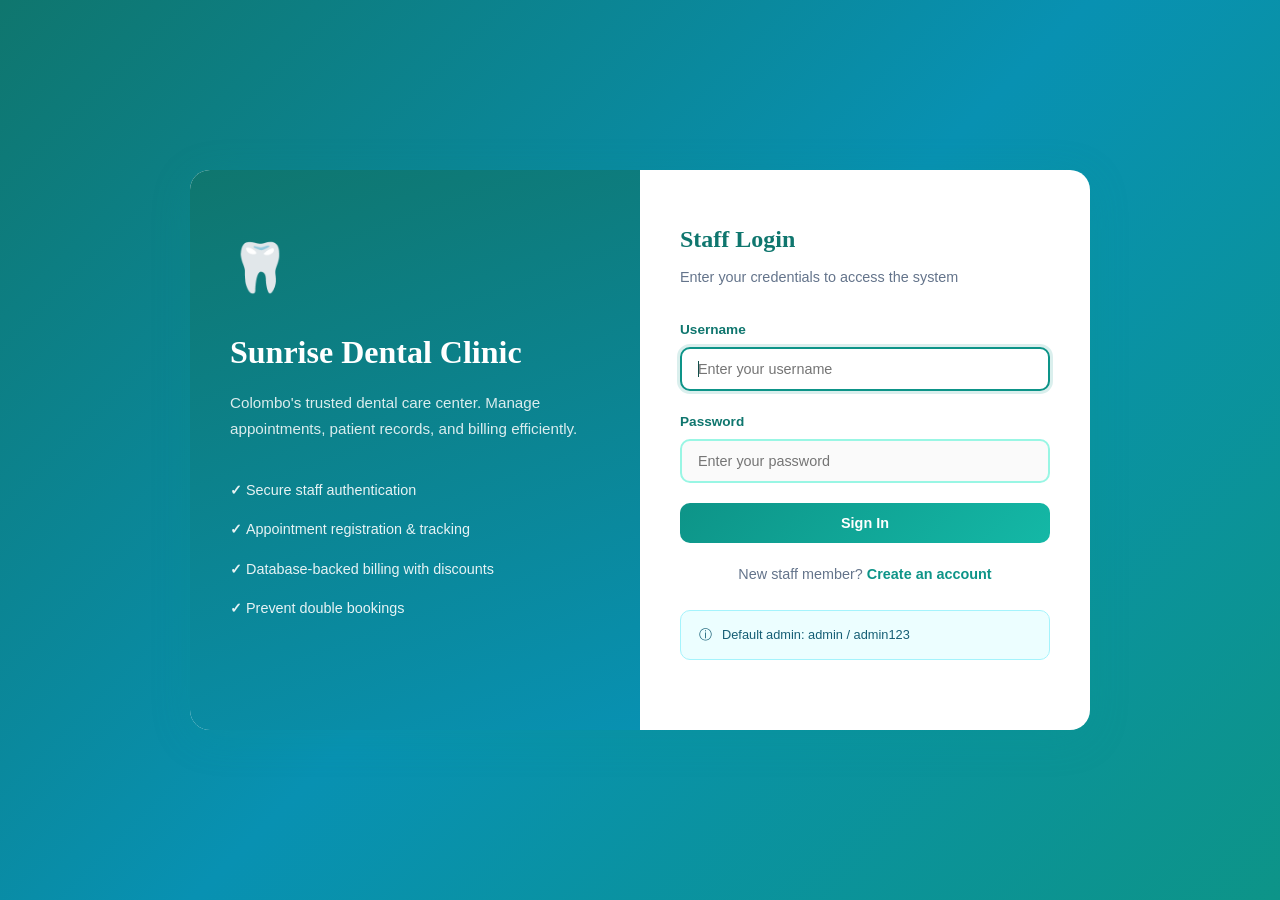
==== src/main/webapp/index.html @ fe85bd7c "Initial commit: Sunrise Dental Clinic full system HTML/CSS frontend with Java Servlet JDBC backend, " ====
<!DOCTYPE html>
<html lang="en">
<head>
    <meta charset="UTF-8">
    <meta http-equiv="refresh" content="0;url=login.html">
    <title>Sunrise Dental Clinic</title>
</head>
<body>
    <p>Redirecting to <a href="login.html">login page</a>...</p>
</body>
</html>
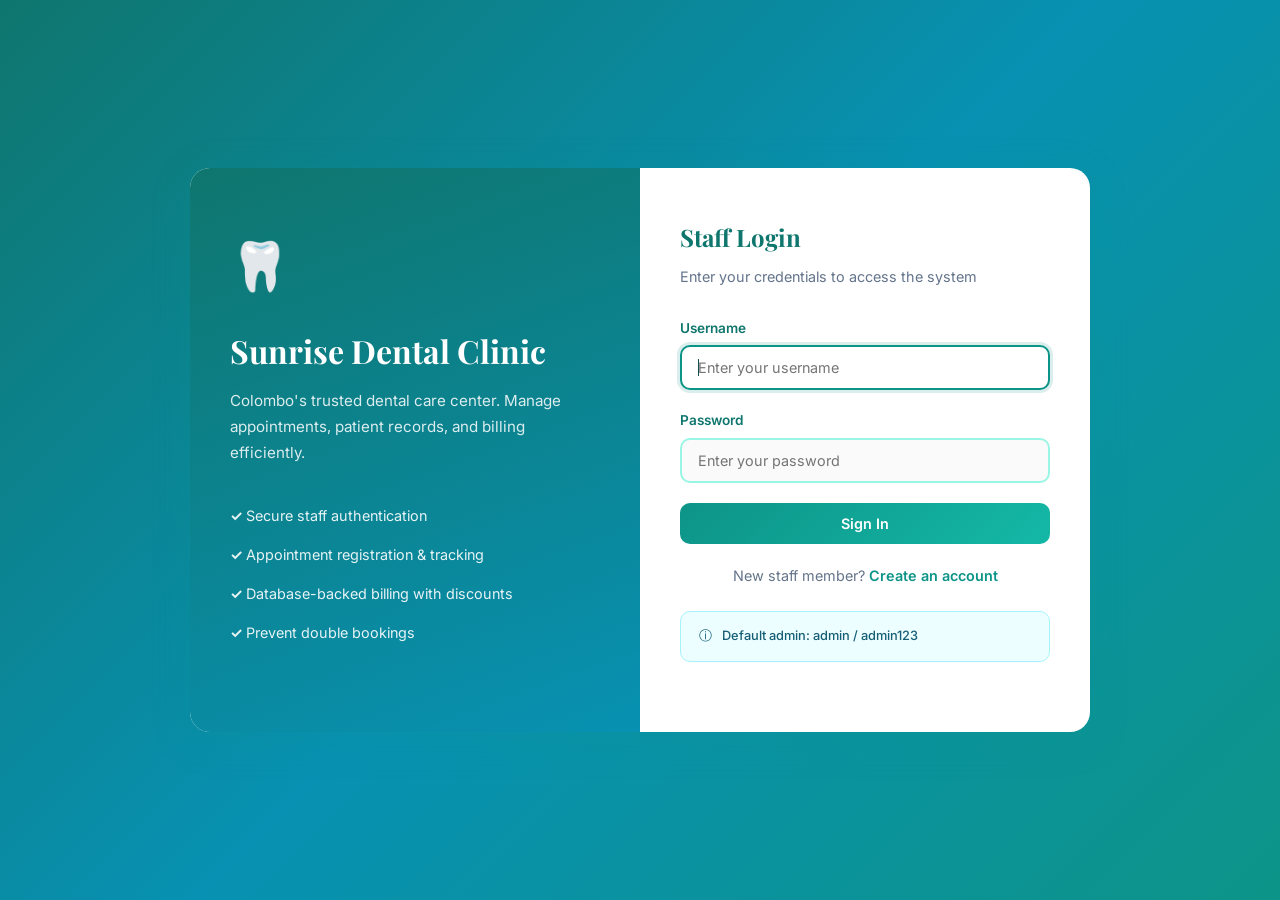
==== commit 3e5bae27: "Document login, registration, and home HTML pages." ====
--- a/src/main/webapp/index.html
+++ b/src/main/webapp/index.html
@@ -1,4 +1,5 @@
 <!DOCTYPE html>
+<!-- Entry page: redirects visitors to staff login. -->
 <html lang="en">
 <head>
     <meta charset="UTF-8">
